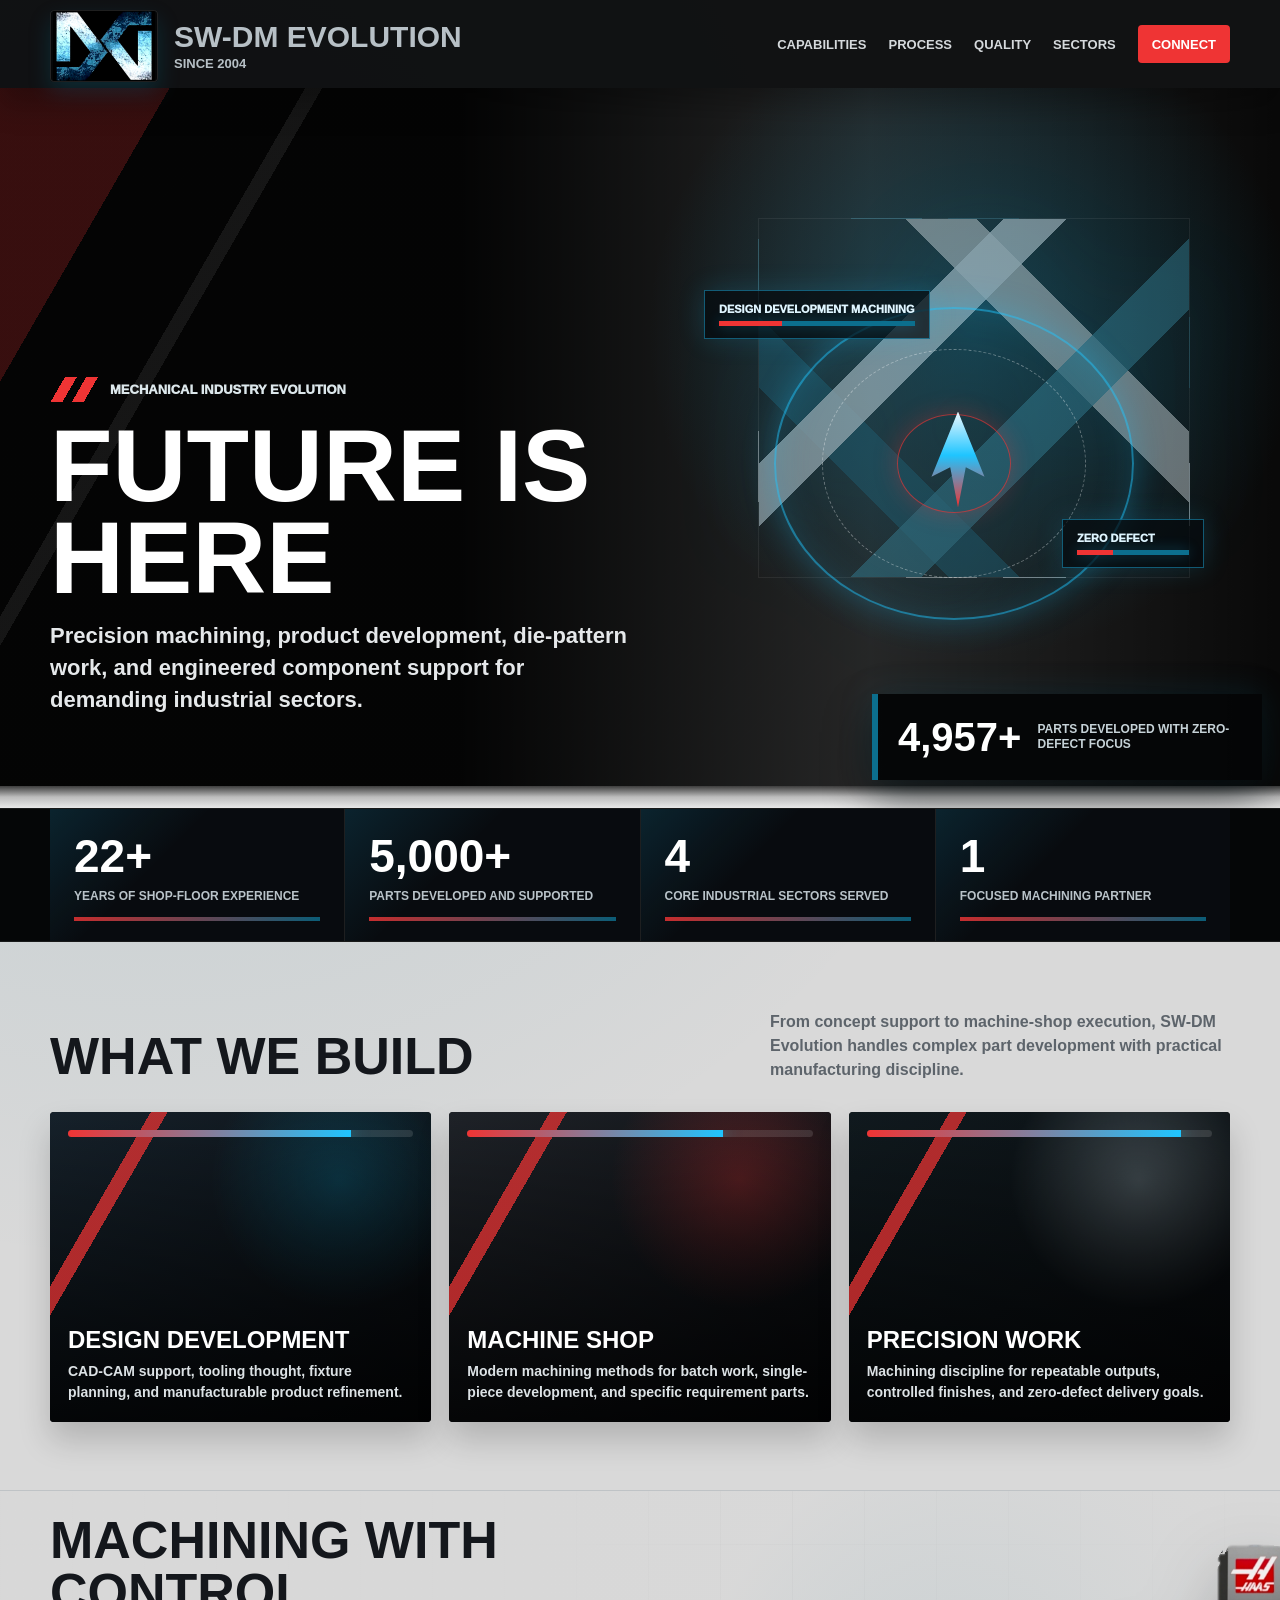
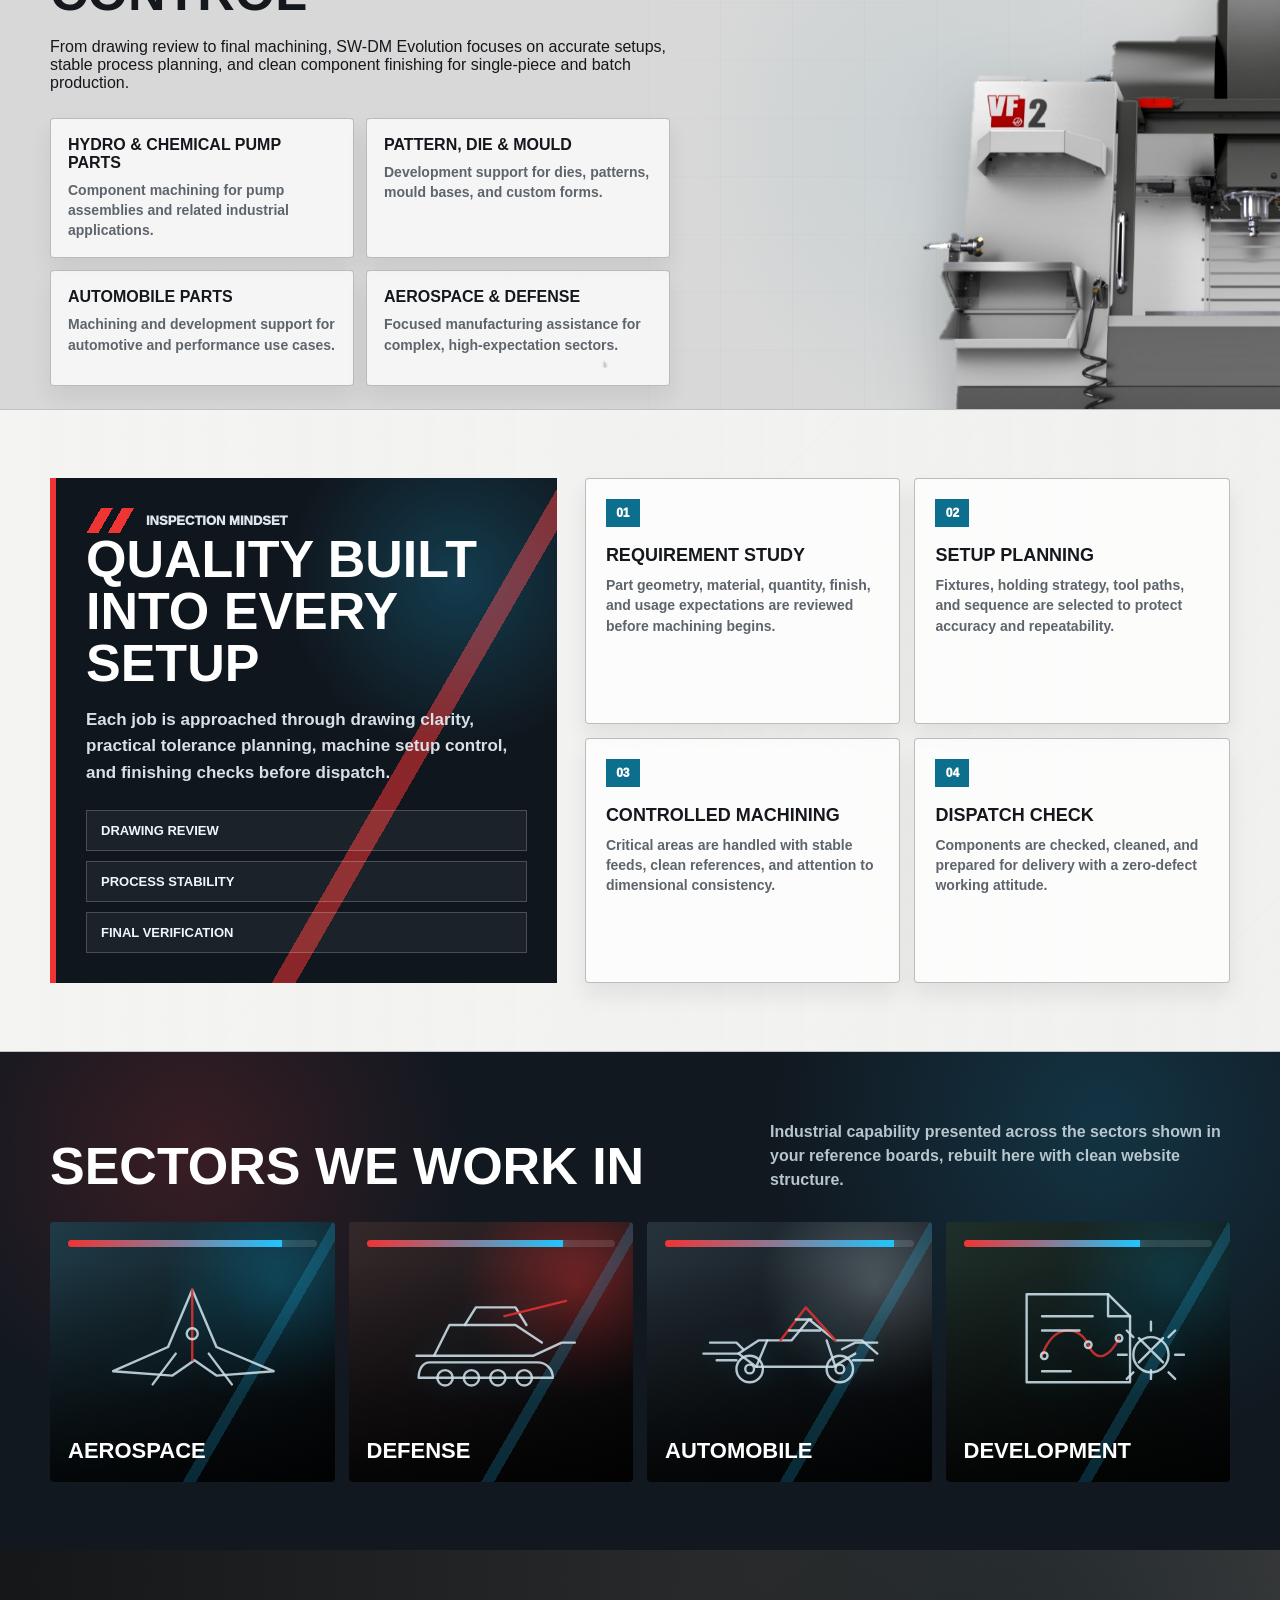
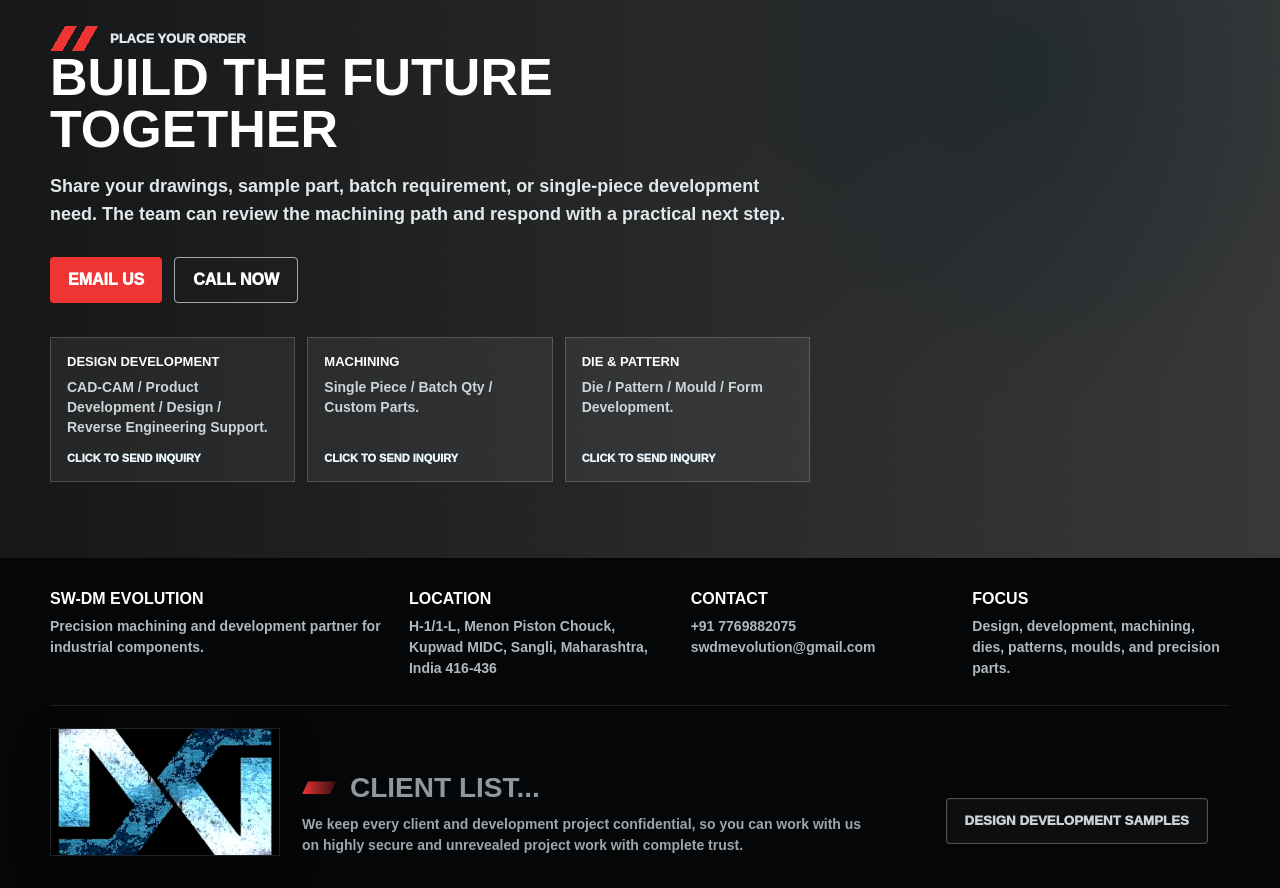
==== index.html @ dfea1d63 "Backup SW-DM Evolution website" ====
<!doctype html>
<html lang="en">
<head>
  <meta charset="utf-8">
  <meta name="viewport" content="width=device-width, initial-scale=1">
  <title>SW-DM Evolution</title>
  <style>
    :root {
      --black: #050607;
      --ink: #14171c;
      --muted: #5d646b;
      --paper: #d9d9d9;
      --panel: #f5f5f3;
      --blue: #0c6f8e;
      --red: #ef3434;
      --line: #bfc3c6;
      font-family: Inter, Arial, Helvetica, sans-serif;
      color: var(--ink);
      background: var(--paper);
    }

    * {
      box-sizing: border-box;
    }

    body {
      margin: 0;
      min-height: 100vh;
      background:
        radial-gradient(circle at 12% 8%, rgba(12, 111, 142, .14), transparent 24%),
        var(--paper);
      letter-spacing: 0;
    }

    a {
      color: inherit;
      text-decoration: none;
    }

    .site-header {
      position: sticky;
      top: 0;
      z-index: 20;
      background: rgba(5, 6, 7, .94);
      color: white;
      box-shadow: 0 16px 28px rgba(0, 0, 0, .26);
    }

    .nav {
      width: min(1180px, calc(100% - 36px));
      min-height: 88px;
      margin: 0 auto;
      display: flex;
      align-items: center;
      justify-content: space-between;
      gap: 24px;
    }

    .brand {
      display: flex;
      align-items: center;
      gap: 16px;
      min-width: 330px;
    }

    .logo {
      width: 108px;
      height: 72px;
      border-radius: 4px;
      background: #050607 url("assets/main-logo-hd.png") center / 94% auto no-repeat;
      box-shadow: inset 0 0 0 1px rgba(255, 255, 255, .12), 0 10px 22px rgba(0, 114, 152, .24);
      animation: logoPulse 2.9s ease-in-out infinite;
    }

    .brand strong {
      display: block;
      font-size: clamp(19px, 2.7vw, 30px);
      line-height: 1;
      text-transform: uppercase;
      letter-spacing: 0;
    }

    .brand span {
      display: block;
      margin-top: 4px;
      color: #b7c0c6;
      font-size: 13px;
      font-weight: 800;
      text-transform: uppercase;
    }

    .nav-links {
      display: flex;
      align-items: center;
      gap: 22px;
      color: #d5d9dc;
      font-size: 13px;
      font-weight: 900;
      text-transform: uppercase;
    }

    .quote {
      display: inline-flex;
      align-items: center;
      min-height: 38px;
      padding: 0 14px;
      border-radius: 4px;
      background: var(--red);
      color: white;
    }

    .quote:hover,
    .nav-links a:hover {
      color: white;
    }

    .hero {
      position: relative;
      min-height: min(720px, calc(100vh - 88px));
      display: grid;
      align-items: end;
      overflow: hidden;
      background:
        radial-gradient(circle at 76% 34%, rgba(12, 111, 142, .42), transparent 30%),
        linear-gradient(120deg, rgba(239, 52, 52, .22) 0 10%, transparent 10% 18%, rgba(255, 255, 255, .07) 18% 19%, transparent 19%),
        linear-gradient(90deg, rgba(0, 0, 0, .98) 0 36%, rgba(0, 0, 0, .82) 68%, rgba(0, 0, 0, .96)),
        repeating-linear-gradient(135deg, rgba(255, 255, 255, .05) 0 1px, transparent 1px 24px);
      color: white;
    }

    .hero > * {
      position: relative;
      z-index: 1;
    }

    .hero::after {
      content: "";
      position: absolute;
      inset: auto 0 0;
      height: 22px;
      background: linear-gradient(#3d3d3d, #bdbdbd, #e8e8e8);
    }

    .hero::before {
      content: "";
      position: absolute;
      right: min(7vw, 92px);
      top: 18%;
      width: min(38vw, 430px);
      aspect-ratio: 1.2;
      border: 1px solid rgba(255, 255, 255, .12);
      background:
        linear-gradient(135deg, transparent 0 31%, rgba(223, 245, 255, .82) 31% 39%, transparent 39% 57%, rgba(58, 145, 170, .72) 57% 66%, transparent 66%),
        linear-gradient(45deg, transparent 0 24%, rgba(30, 104, 128, .72) 24% 33%, transparent 33% 64%, rgba(236, 247, 251, .72) 64% 73%, transparent 73%);
      opacity: .55;
      filter: drop-shadow(0 26px 48px rgba(12, 111, 142, .26));
      animation: emblemFloat 4.8s ease-in-out infinite;
    }

    .game-graphic {
      position: absolute;
      right: min(6vw, 76px);
      top: 22%;
      width: min(41vw, 500px);
      aspect-ratio: 1.15;
      z-index: 1;
      pointer-events: none;
    }

    .target-ring {
      position: absolute;
      inset: 14%;
      border: 2px solid rgba(31, 197, 255, .52);
      border-radius: 50%;
      box-shadow:
        0 0 32px rgba(31, 197, 255, .26),
        inset 0 0 34px rgba(31, 197, 255, .16);
      animation: rotateRing 11s linear infinite;
    }

    .target-ring::before,
    .target-ring::after {
      content: "";
      position: absolute;
      inset: 13%;
      border-radius: 50%;
      border: 1px dashed rgba(255, 255, 255, .34);
    }

    .target-ring::after {
      inset: 34%;
      border-style: solid;
      border-color: rgba(239, 52, 52, .64);
      box-shadow: 0 0 24px rgba(239, 52, 52, .28);
    }

    .ship {
      position: absolute;
      left: 43%;
      top: 38%;
      width: 78px;
      height: 96px;
      clip-path: polygon(50% 0, 84% 68%, 60% 58%, 50% 100%, 40% 58%, 16% 68%);
      background: linear-gradient(180deg, #ecf8ff, #1fc5ff 45%, #ef3434 100%);
      filter: drop-shadow(0 0 20px rgba(31, 197, 255, .82));
      animation: shipHover 2.4s ease-in-out infinite;
    }

    .ship::after {
      content: "";
      position: absolute;
      left: 35%;
      right: 35%;
      bottom: -28px;
      height: 34px;
      background: linear-gradient(180deg, rgba(239, 52, 52, .92), transparent);
      filter: blur(3px);
      animation: thruster 450ms ease-in-out infinite alternate;
    }

    .hud-panel {
      position: absolute;
      min-width: 142px;
      border: 1px solid rgba(31, 197, 255, .42);
      background: rgba(5, 10, 14, .72);
      box-shadow: 0 0 28px rgba(31, 197, 255, .16);
      padding: 12px 14px;
      color: #dff5ff;
      font-size: 11px;
      font-weight: 950;
      text-transform: uppercase;
    }

    .hud-panel span {
      display: block;
      margin-top: 6px;
      height: 5px;
      background: linear-gradient(90deg, var(--red) 0 32%, var(--blue) 32% 100%);
      box-shadow: 0 0 14px rgba(31, 197, 255, .32);
    }

    .hud-a {
      left: 0;
      top: 10%;
      min-width: 218px;
      animation: panelBlink 2.2s ease-in-out infinite;
    }

    .hud-b {
      right: 0;
      bottom: 26%;
      animation: panelBlink 2.2s ease-in-out .8s infinite;
    }

    .hero-inner {
      position: relative;
      z-index: 2;
      width: min(1180px, calc(100% - 36px));
      margin: 0 auto;
      padding: 76px 0 92px;
      display: grid;
      grid-template-columns: minmax(280px, 610px) minmax(220px, 1fr);
      gap: 34px;
      align-items: end;
    }

    .eyebrow {
      display: flex;
      align-items: center;
      gap: 12px;
      color: #dce7eb;
      font-size: 13px;
      font-weight: 950;
      text-transform: uppercase;
    }

    .slashes {
      width: 48px;
      height: 25px;
      background:
        linear-gradient(120deg, transparent 0 24%, var(--red) 24% 43%, transparent 43% 58%, var(--red) 58% 77%, transparent 77%);
    }

    h1 {
      margin: 18px 0 16px;
      font-size: clamp(46px, 8vw, 104px);
      line-height: .9;
      text-transform: uppercase;
      letter-spacing: 0;
    }

    .hero p {
      max-width: 580px;
      margin: 0;
      color: #e5e8ea;
      font-size: clamp(16px, 2.3vw, 22px);
      line-height: 1.45;
      font-weight: 750;
    }

    .hero-card {
      position: absolute;
      right: calc((100vw - 100%) / -2 + 18px);
      bottom: 28px;
      width: min(42vw, 390px);
      min-height: 86px;
      display: grid;
      grid-template-columns: auto minmax(0, 1fr);
      align-items: center;
      gap: 16px;
      border-left: 6px solid var(--blue);
      background: rgba(5, 6, 7, .96);
      padding: 18px 20px;
      box-shadow: 0 22px 48px rgba(0, 0, 0, .48), 0 0 34px rgba(12, 111, 142, .18);
      overflow: hidden;
    }

    .hero-card::before {
      content: "";
      position: absolute;
      inset: 0;
      background: linear-gradient(90deg, transparent, rgba(31, 197, 255, .2), transparent);
      transform: translateX(-120%);
      animation: cardSweep 3s ease-in-out infinite;
    }

    .hero-card strong {
      position: relative;
      display: block;
      font-size: 40px;
      line-height: 1;
      font-variant-numeric: tabular-nums;
      white-space: nowrap;
    }

    .hero-card span {
      position: relative;
      display: block;
      color: #c6d2d7;
      font-weight: 900;
      font-size: 12px;
      line-height: 1.25;
      text-transform: uppercase;
    }

    .workflow-title {
      max-width: 330px;
      color: white;
      font-size: clamp(26px, 3vw, 40px) !important;
      line-height: 1.02 !important;
      text-transform: uppercase;
    }

    .stats-strip {
      background: var(--black);
      color: white;
      border-top: 1px solid rgba(255, 255, 255, .08);
      border-bottom: 1px solid rgba(255, 255, 255, .08);
    }

    .stats-grid {
      display: grid;
      grid-template-columns: repeat(4, minmax(0, 1fr));
      gap: 1px;
      background: rgba(255, 255, 255, .1);
    }

    .stat {
      min-height: 132px;
      padding: 24px;
      background:
        linear-gradient(135deg, rgba(31, 197, 255, .13), transparent 38%),
        #080b0f;
      position: relative;
      overflow: hidden;
    }

    .stat::after {
      content: "";
      position: absolute;
      left: 24px;
      right: 24px;
      bottom: 20px;
      height: 4px;
      background: linear-gradient(90deg, var(--red), var(--blue));
      opacity: .82;
    }

    .stat strong {
      display: block;
      font-size: clamp(30px, 4vw, 46px);
      line-height: 1;
      font-variant-numeric: tabular-nums;
    }

    .stat span {
      display: block;
      margin-top: 9px;
      color: #b9c3c9;
      font-size: 12px;
      font-weight: 900;
      line-height: 1.35;
      text-transform: uppercase;
    }

    .band {
      padding: 68px 0;
    }

    .wrap {
      width: min(1180px, calc(100% - 36px));
      margin: 0 auto;
    }

    .section-head {
      display: flex;
      align-items: end;
      justify-content: space-between;
      gap: 28px;
      margin-bottom: 30px;
    }

    h2 {
      margin: 0;
      font-size: clamp(28px, 5vw, 52px);
      line-height: 1;
      text-transform: uppercase;
      letter-spacing: 0;
    }

    .section-head p {
      width: min(460px, 100%);
      margin: 0;
      color: var(--muted);
      font-weight: 750;
      line-height: 1.5;
    }

    .capabilities {
      display: grid;
      grid-template-columns: repeat(3, minmax(0, 1fr));
      gap: 18px;
    }

    .capability {
      min-height: 310px;
      position: relative;
      overflow: hidden;
      border-radius: 4px;
      background: #111;
      box-shadow: 0 18px 32px rgba(0, 0, 0, .18);
      transition: transform .22s ease, box-shadow .22s ease;
    }

    .capability:hover {
      transform: translateY(-6px);
      box-shadow: 0 24px 46px rgba(0, 0, 0, .28), 0 0 34px rgba(12, 111, 142, .22);
    }

    .capability::before {
      content: "";
      position: absolute;
      inset: 0;
      background:
        linear-gradient(135deg, rgba(255, 255, 255, .1) 0 1px, transparent 1px 18px),
        radial-gradient(circle at 76% 22%, var(--glow, rgba(12, 111, 142, .44)), transparent 34%),
        linear-gradient(135deg, var(--base, #18232d), #07090c);
      animation: gridDrift 8s linear infinite;
    }

    .capability::after {
      content: "";
      position: absolute;
      inset: 0;
      background:
        linear-gradient(120deg, transparent 0 18%, rgba(239, 52, 52, .72) 18% 21%, transparent 21% 100%),
        linear-gradient(180deg, rgba(0, 0, 0, .05), rgba(0, 0, 0, .76));
      animation: redStrike 4.6s ease-in-out infinite;
    }

    .capability .meter,
    .sector .meter {
      position: absolute;
      left: 18px;
      right: 18px;
      top: 18px;
      height: 7px;
      z-index: 1;
      background: rgba(255, 255, 255, .12);
      overflow: hidden;
      border-radius: 999px;
    }

    .capability .meter::before,
    .sector .meter::before {
      content: "";
      display: block;
      width: var(--charge, 72%);
      height: 100%;
      background: linear-gradient(90deg, var(--red), #1fc5ff);
      box-shadow: 0 0 18px rgba(31, 197, 255, .6);
      animation: meterPulse 1.8s ease-in-out infinite;
    }

    .capability div {
      position: absolute;
      inset: auto 18px 20px;
      z-index: 1;
      color: white;
    }

    .capability h3 {
      margin: 0 0 9px;
      font-size: 24px;
      line-height: 1.08;
      text-transform: uppercase;
    }

    .capability p {
      margin: 0;
      color: #dce2e5;
      font-weight: 750;
      line-height: 1.45;
      font-size: 14px;
    }

    .machine-band {
      position: relative;
      overflow: hidden;
      background:
        linear-gradient(90deg, rgba(216, 216, 216, .98) 0 42%, rgba(216, 216, 216, .68) 60%, rgba(216, 216, 216, .95)),
        radial-gradient(circle at 78% 48%, rgba(12, 111, 142, .34), transparent 30%),
        repeating-linear-gradient(90deg, rgba(20, 23, 28, .08) 0 1px, transparent 1px 72px),
        repeating-linear-gradient(0deg, rgba(20, 23, 28, .06) 0 1px, transparent 1px 58px);
      min-height: 520px;
      display: grid;
      align-items: center;
      border-top: 1px solid var(--line);
      border-bottom: 1px solid var(--line);
    }

    .process {
      position: relative;
      z-index: 2;
      max-width: 620px;
    }

    .machine-photo {
      position: absolute;
      right: clamp(-86px, -4vw, -18px);
      top: 50%;
      width: min(58vw, 760px);
      min-width: 430px;
      transform: translateY(-50%);
      z-index: 1;
      pointer-events: none;
      margin: 0;
    }

    .machine-photo img {
      display: block;
      width: 100%;
      height: auto;
      filter: drop-shadow(0 28px 34px rgba(20, 23, 28, .26)) saturate(1.05) contrast(1.05);
    }

    .process h2 {
      margin-bottom: 20px;
    }

    .process-grid {
      display: grid;
      grid-template-columns: repeat(2, minmax(0, 1fr));
      gap: 12px;
      margin-top: 26px;
    }

    .process-item {
      background: rgba(255, 255, 255, .74);
      border: 1px solid rgba(160, 164, 168, .7);
      border-radius: 4px;
      padding: 17px;
      min-height: 116px;
      box-shadow: 0 12px 22px rgba(20, 23, 28, .08);
      transition: transform .22s ease, border-color .22s ease;
    }

    .process-item:hover {
      transform: translateX(6px);
      border-color: rgba(12, 111, 142, .55);
    }

    .process-item strong {
      display: block;
      margin-bottom: 8px;
      text-transform: uppercase;
      font-size: 16px;
    }

    .process-item span {
      color: var(--muted);
      line-height: 1.45;
      font-weight: 720;
      font-size: 14px;
    }

    .quality {
      position: relative;
      overflow: hidden;
      background:
        linear-gradient(90deg, rgba(245, 245, 243, .96), rgba(245, 245, 243, .84)),
        repeating-linear-gradient(135deg, rgba(20, 23, 28, .06) 0 1px, transparent 1px 26px);
      border-bottom: 1px solid var(--line);
    }

    .quality-layout {
      display: grid;
      grid-template-columns: minmax(260px, .88fr) minmax(320px, 1.12fr);
      gap: 28px;
      align-items: stretch;
    }

    .quality-panel {
      border-left: 6px solid var(--red);
      background: #10161d;
      color: white;
      padding: 30px;
      min-height: 360px;
      display: flex;
      flex-direction: column;
      justify-content: space-between;
      position: relative;
      overflow: hidden;
    }

    .quality-panel::before {
      content: "";
      position: absolute;
      inset: 0;
      background:
        radial-gradient(circle at 80% 20%, rgba(31, 197, 255, .22), transparent 30%),
        linear-gradient(120deg, transparent 0 64%, rgba(239, 52, 52, .55) 64% 67%, transparent 67%);
      pointer-events: none;
    }

    .quality-panel > * {
      position: relative;
      z-index: 1;
    }

    .quality-panel p {
      color: #d8e0e5;
      font-size: 17px;
      font-weight: 750;
      line-height: 1.55;
      margin: 18px 0 0;
    }

    .cert-line {
      display: grid;
      gap: 10px;
      margin-top: 24px;
    }

    .cert-line span {
      border: 1px solid rgba(255, 255, 255, .2);
      padding: 12px 14px;
      color: #eef7fb;
      font-size: 13px;
      font-weight: 900;
      text-transform: uppercase;
      background: rgba(255, 255, 255, .05);
    }

    .quality-steps {
      display: grid;
      grid-template-columns: repeat(2, minmax(0, 1fr));
      gap: 14px;
    }

    .quality-step {
      min-height: 172px;
      padding: 20px;
      border: 1px solid rgba(160, 164, 168, .7);
      background: rgba(255, 255, 255, .76);
      border-radius: 4px;
      box-shadow: 0 12px 22px rgba(20, 23, 28, .08);
      transition: transform .22s ease, border-color .22s ease;
    }

    .quality-step:hover {
      transform: translateY(-5px);
      border-color: rgba(239, 52, 52, .48);
    }

    .quality-step small {
      display: inline-flex;
      align-items: center;
      justify-content: center;
      width: 34px;
      height: 28px;
      margin-bottom: 18px;
      background: var(--blue);
      color: white;
      font-weight: 950;
      font-size: 12px;
    }

    .quality-step strong {
      display: block;
      text-transform: uppercase;
      font-size: 18px;
      margin-bottom: 9px;
    }

    .quality-step span {
      color: var(--muted);
      font-weight: 720;
      line-height: 1.45;
      font-size: 14px;
    }

    .sectors {
      background:
        radial-gradient(circle at 15% 20%, rgba(239, 52, 52, .18), transparent 24%),
        radial-gradient(circle at 86% 14%, rgba(31, 197, 255, .16), transparent 28%),
        #111820;
      color: white;
    }

    .sectors .section-head p {
      color: #b7c5cc;
    }

    .sector-grid {
      display: grid;
      grid-template-columns: repeat(4, minmax(0, 1fr));
      gap: 14px;
    }

    .sector {
      min-height: 260px;
      display: flex;
      align-items: end;
      padding: 18px;
      border-radius: 4px;
      overflow: hidden;
      position: relative;
      background: #26313b;
      transition: transform .22s ease, box-shadow .22s ease;
    }

    .sector:hover {
      transform: translateY(-5px) scale(1.01);
      box-shadow: 0 18px 36px rgba(0, 0, 0, .28), 0 0 28px rgba(31, 197, 255, .14);
    }

    .sector::before {
      content: "";
      position: absolute;
      inset: 0;
      background:
        linear-gradient(135deg, rgba(255, 255, 255, .12) 0 1px, transparent 1px 20px),
        radial-gradient(circle at 80% 24%, var(--glow, rgba(12, 111, 142, .48)), transparent 38%),
        linear-gradient(135deg, var(--base, #26313b), #07090c);
      animation: gridDrift 9s linear infinite;
    }

    .sector::after {
      content: "";
      position: absolute;
      inset: 0;
      background:
        linear-gradient(120deg, transparent 0 65%, rgba(31, 197, 255, .2) 65% 68%, transparent 68%),
        linear-gradient(180deg, transparent 15%, rgba(0, 0, 0, .82));
    }

    .sector strong {
      position: relative;
      z-index: 1;
      text-transform: uppercase;
      font-size: 22px;
    }

    .sector-drawing {
      position: absolute;
      left: 18px;
      right: 18px;
      top: 48px;
      z-index: 1;
      width: calc(100% - 36px);
      height: 132px;
      color: rgba(225, 246, 255, .88);
      opacity: .9;
      filter: drop-shadow(0 0 14px rgba(31, 197, 255, .24));
    }

    .sector-drawing path,
    .sector-drawing circle,
    .sector-drawing rect,
    .sector-drawing line,
    .sector-drawing polyline,
    .sector-drawing polygon {
      fill: none;
      stroke: currentColor;
      stroke-width: 2.4;
      stroke-linecap: round;
      stroke-linejoin: round;
      vector-effect: non-scaling-stroke;
    }

    .sector-drawing .accent {
      color: rgba(239, 52, 52, .9);
      stroke: currentColor;
    }

    .cta {
      position: relative;
      overflow: hidden;
      background:
        linear-gradient(90deg, rgba(5, 6, 7, .92), rgba(5, 6, 7, .76)),
        radial-gradient(circle at 80% 20%, rgba(12, 111, 142, .34), transparent 30%),
        repeating-linear-gradient(135deg, rgba(255, 255, 255, .07) 0 1px, transparent 1px 22px);
      color: white;
      padding: 76px 0;
    }

    .cta::after {
      content: "";
      position: absolute;
      inset: 0;
      background: linear-gradient(90deg, transparent, rgba(31, 197, 255, .15), transparent);
      transform: translateX(-100%);
      animation: cardSweep 5.2s ease-in-out infinite;
      pointer-events: none;
    }

    .cta-box {
      position: relative;
      z-index: 1;
      max-width: 760px;
    }

    .cta h2 {
      margin-bottom: 18px;
    }

    .cta p {
      margin: 0 0 28px;
      color: #e3e8eb;
      font-size: 18px;
      line-height: 1.55;
      font-weight: 750;
    }

    .actions {
      display: flex;
      flex-wrap: wrap;
      gap: 12px;
    }

    .contact-highlights {
      display: grid;
      grid-template-columns: repeat(3, minmax(0, 1fr));
      gap: 12px;
      margin-top: 34px;
      max-width: 940px;
    }

    .contact-tile {
      position: relative;
      overflow: hidden;
      border: 1px solid rgba(255, 255, 255, .18);
      background: rgba(255, 255, 255, .06);
      padding: 16px;
      min-height: 104px;
      display: flex;
      flex-direction: column;
      transition: transform .18s ease, border-color .18s ease, box-shadow .18s ease;
      cursor: pointer;
    }

    .contact-tile:hover,
    .contact-tile:focus-visible {
      transform: translateY(-3px);
      border-color: rgba(31, 197, 255, .42);
      box-shadow: 0 16px 28px rgba(0, 0, 0, .18), 0 0 22px rgba(31, 197, 255, .12);
    }

    .contact-tile:active {
      transform: translateY(-1px);
      border-color: rgba(31, 197, 255, .68);
      box-shadow:
        0 12px 22px rgba(0, 0, 0, .2),
        0 0 30px rgba(31, 197, 255, .28),
        inset 0 0 18px rgba(31, 197, 255, .12);
    }

    .contact-tile strong {
      position: relative;
      z-index: 1;
      display: block;
      margin-bottom: 8px;
      color: white;
      text-transform: uppercase;
      font-size: 13px;
    }

    .contact-tile span {
      position: relative;
      z-index: 1;
      display: block;
      color: #cbd5da;
      font-weight: 750;
      line-height: 1.45;
      font-size: 14px;
      flex: 1;
    }

    .contact-tile small {
      position: relative;
      z-index: 1;
      display: block;
      margin-top: auto;
      padding-top: 14px;
      color: #eaf8ff;
      font-size: 11px;
      font-weight: 950;
      line-height: 1.2;
      text-transform: uppercase;
    }

    .button {
      min-height: 46px;
      display: inline-flex;
      align-items: center;
      justify-content: center;
      padding: 0 18px;
      border-radius: 4px;
      font-weight: 950;
      text-transform: uppercase;
      transition: transform .18s ease, box-shadow .18s ease;
    }

    .button:hover {
      transform: translateY(-2px);
      box-shadow: 0 12px 24px rgba(0, 0, 0, .22);
    }

    .primary {
      background: var(--red);
      color: white;
    }

    .secondary {
      border: 1px solid rgba(255, 255, 255, .62);
      color: white;
    }

    .footer-gallery-access {
      margin-top: 26px;
      padding-top: 22px;
      border-top: 1px solid rgba(255, 255, 255, .1);
      display: grid;
      grid-template-columns: auto minmax(0, 1fr) auto;
      align-items: end;
      gap: 22px;
    }

    .footer-client-logo {
      width: clamp(138px, 18vw, 230px);
      height: clamp(82px, 10vw, 132px);
      object-fit: cover;
      object-position: center;
      border: 1px solid rgba(255, 255, 255, .12);
      background: #020304;
      box-shadow: inset 0 0 0 1px rgba(255, 255, 255, .08), 0 14px 30px rgba(0, 0, 0, .36);
    }

    .footer-client-copy strong {
      display: flex;
      align-items: center;
      gap: 14px;
      margin-bottom: 10px;
      color: #8f989e;
      font-size: clamp(18px, 2.2vw, 28px);
    }

    .footer-client-copy strong::before {
      content: "";
      width: 34px;
      height: 13px;
      background: linear-gradient(90deg, var(--red), rgba(239, 52, 52, .2));
      clip-path: polygon(18% 0, 100% 0, 82% 100%, 0 100%);
      box-shadow: 0 0 18px rgba(239, 52, 52, .2);
      flex: 0 0 auto;
    }

    .footer-client-copy p {
      max-width: 580px;
      color: #9da6ac;
      font-size: 14px;
    }

    .gallery-open {
      position: relative;
      overflow: hidden;
      min-width: 210px;
      border-color: rgba(255, 255, 255, .28);
      background: rgba(255, 255, 255, .035);
      color: rgba(232, 238, 242, .88);
      box-shadow: inset 0 0 0 1px rgba(255, 255, 255, .04);
      backdrop-filter: blur(4px);
      justify-self: end;
      align-self: end;
      margin: 0 22px 12px 0;
    }

    .gallery-open::before {
      content: "";
      position: absolute;
      inset: 0;
      background: linear-gradient(90deg, transparent, rgba(255, 255, 255, .14), transparent);
      transform: translateX(-120%);
      transition: transform .45s ease;
      pointer-events: none;
    }

    .gallery-open span {
      position: relative;
      z-index: 1;
    }

    .gallery-open:hover,
    .gallery-open:focus-visible {
      border-color: rgba(31, 197, 255, .5);
      background: rgba(255, 255, 255, .06);
      box-shadow: 0 12px 24px rgba(0, 0, 0, .18), 0 0 18px rgba(31, 197, 255, .1);
    }

    .gallery-open:hover::before,
    .gallery-open:focus-visible::before {
      transform: translateX(120%);
    }

    .sample-gallery-modal {
      position: fixed;
      inset: 0;
      z-index: 80;
      display: grid;
      place-items: center;
      padding: 24px;
    }

    .sample-gallery-modal[hidden] {
      display: none;
    }

    .sample-gallery-backdrop {
      position: absolute;
      inset: 0;
      background:
        radial-gradient(circle at 20% 20%, rgba(31, 197, 255, .12), transparent 32%),
        radial-gradient(circle at 80% 10%, rgba(200, 21, 32, .14), transparent 34%),
        rgba(0, 0, 0, .84);
      backdrop-filter: blur(8px);
    }

    .sample-gallery-panel {
      position: relative;
      width: min(1040px, 100%);
      max-height: min(82vh, 820px);
      overflow: auto;
      border: 1px solid rgba(255, 255, 255, .16);
      background:
        linear-gradient(145deg, rgba(18, 21, 23, .98), rgba(6, 7, 9, .98)),
        var(--black);
      box-shadow: 0 28px 80px rgba(0, 0, 0, .56), 0 0 36px rgba(31, 197, 255, .1);
      padding: clamp(24px, 4vw, 42px);
    }

    .gallery-close {
      position: absolute;
      top: 14px;
      right: 14px;
      z-index: 2;
      width: 38px;
      height: 38px;
      border: 1px solid rgba(255, 255, 255, .22);
      background: rgba(255, 255, 255, .06);
      color: white;
      font-size: 24px;
      line-height: 1;
      cursor: pointer;
      transition: border-color .18s ease, box-shadow .18s ease, transform .18s ease;
    }

    .gallery-close:hover,
    .gallery-close:focus-visible {
      border-color: rgba(31, 197, 255, .65);
      box-shadow: 0 0 20px rgba(31, 197, 255, .16);
      transform: translateY(-1px);
    }

    .gallery-head {
      position: relative;
      z-index: 1;
      margin-bottom: 22px;
      padding-right: 48px;
    }

    .sample-gallery-grid {
      display: grid;
      grid-template-columns: repeat(3, minmax(0, 1fr));
      gap: 14px;
      position: relative;
      z-index: 1;
    }

    .gallery-slot {
      min-height: 0;
      aspect-ratio: 16 / 9;
      border: 1px dashed rgba(255, 255, 255, .18);
      background:
        linear-gradient(135deg, rgba(255, 255, 255, .08), transparent 38%),
        rgba(255, 255, 255, .035);
      display: flex;
      align-items: center;
      justify-content: center;
      padding: 8px;
      color: #d5dde2;
      font-size: 12px;
      font-weight: 950;
      letter-spacing: .08em;
      text-align: center;
      text-transform: uppercase;
    }

    .gallery-slot.has-image {
      aspect-ratio: auto;
      display: block;
      padding: 0;
      border: 0;
      background: transparent;
      letter-spacing: 0;
      transition: transform .22s ease;
    }

    .gallery-slot.has-image:hover {
      transform: translateY(-3px);
    }

    .gallery-zoom {
      position: relative;
      width: 100%;
      aspect-ratio: 16 / 9;
      display: block;
      padding: 0;
      overflow: hidden;
      border: 1px solid rgba(255, 255, 255, .18);
      background:
        linear-gradient(145deg, rgba(255, 255, 255, .08), rgba(255, 255, 255, .025)),
        rgba(255, 255, 255, .04);
      box-shadow: 0 14px 28px rgba(0, 0, 0, .22);
      cursor: zoom-in;
      transition: border-color .22s ease, box-shadow .22s ease, transform .22s ease;
    }

    .gallery-zoom img {
      display: block;
      width: 100%;
      height: 100%;
      object-fit: cover;
      object-position: center;
      background: #e8e8e8;
      transition: transform .22s ease, filter .22s ease;
    }

    .gallery-slot.portrait-slot .gallery-zoom {
      width: min(68%, 180px);
      aspect-ratio: 1 / 2;
      margin: 0 auto;
      border-color: rgba(255, 255, 255, .22);
    }

    .gallery-slot.portrait-slot .gallery-zoom img {
      object-fit: cover;
      object-position: center;
    }

    .gallery-zoom:hover img,
    .gallery-zoom:focus-visible img {
      transform: scale(1.025);
      filter: contrast(1.04) saturate(1.04);
    }

    .gallery-zoom:hover,
    .gallery-zoom:focus-visible {
      border-color: rgba(31, 197, 255, .48);
      box-shadow: 0 18px 34px rgba(0, 0, 0, .34), 0 0 22px rgba(31, 197, 255, .13);
    }

    .gallery-slot.has-image figcaption {
      margin-top: 7px;
      color: rgba(207, 216, 221, .62);
      font-size: 9px;
      font-weight: 900;
      line-height: 1.25;
      letter-spacing: .02em;
      text-align: center;
      text-transform: uppercase;
    }

    .image-zoom-modal {
      position: fixed;
      inset: 0;
      z-index: 120;
      display: grid;
      place-items: center;
      padding: 22px;
    }

    .image-zoom-modal[hidden] {
      display: none;
    }

    .image-zoom-backdrop {
      position: absolute;
      inset: 0;
      background: rgba(0, 0, 0, .86);
      backdrop-filter: blur(8px);
    }

    .image-zoom-panel {
      position: relative;
      z-index: 1;
      width: min(1280px, 96vw);
    }

    .image-zoom-panel img {
      display: block;
      width: 100%;
      max-height: 86vh;
      object-fit: contain;
      background: #ededed;
      box-shadow: 0 14px 28px rgba(0, 0, 0, .28);
    }

    .image-zoom-close {
      position: absolute;
      top: -14px;
      right: -14px;
      width: 38px;
      height: 38px;
      border: 1px solid rgba(255, 255, 255, .24);
      background: rgba(5, 6, 7, .92);
      color: white;
      font-size: 24px;
      line-height: 1;
      cursor: pointer;
    }

    body.modal-open {
      overflow: hidden;
    }

    footer {
      background: var(--black);
      color: #d9e0e4;
      padding: 32px 0;
    }

    .footer-grid {
      display: grid;
      grid-template-columns: 1.3fr repeat(3, minmax(150px, 1fr));
      gap: 24px;
      align-items: start;
    }

    footer strong {
      display: block;
      color: white;
      text-transform: uppercase;
      margin-bottom: 8px;
    }

    footer p {
      margin: 0;
      color: #aeb8be;
      line-height: 1.5;
      font-weight: 700;
      font-size: 14px;
    }

    .reveal {
      opacity: 0;
      transform: translateY(18px);
      transition: opacity .55s ease, transform .55s ease;
    }

    .reveal.is-visible {
      opacity: 1;
      transform: translateY(0);
    }

    @keyframes logoPulse {
      0%, 100% { filter: brightness(1); }
      50% { filter: brightness(1.35); }
    }

    @keyframes emblemFloat {
      0%, 100% { transform: translateY(0) rotate(0deg); }
      50% { transform: translateY(-14px) rotate(1.5deg); }
    }

    @keyframes rotateRing {
      to { transform: rotate(360deg); }
    }

    @keyframes shipHover {
      0%, 100% { transform: translateY(0) rotate(-2deg); }
      50% { transform: translateY(-16px) rotate(2deg); }
    }

    @keyframes thruster {
      from { opacity: .52; transform: scaleY(.68); }
      to { opacity: 1; transform: scaleY(1.08); }
    }

    @keyframes panelBlink {
      0%, 100% { opacity: .72; transform: translateY(0); }
      50% { opacity: 1; transform: translateY(-5px); }
    }

    @keyframes cardSweep {
      0%, 38% { transform: translateX(-120%); }
      70%, 100% { transform: translateX(120%); }
    }

    @keyframes gridDrift {
      from { background-position: 0 0, 0 0, 0 0; }
      to { background-position: 72px 72px, 0 0, 0 0; }
    }

    @keyframes redStrike {
      0%, 100% { opacity: .76; transform: translateX(-2%); }
      50% { opacity: 1; transform: translateX(4%); }
    }

    @keyframes meterPulse {
      0%, 100% { filter: brightness(.9); }
      50% { filter: brightness(1.5); }
    }

    @media (prefers-reduced-motion: reduce) {
      *,
      *::before,
      *::after {
        animation-duration: .001ms !important;
        animation-iteration-count: 1 !important;
        scroll-behavior: auto !important;
        transition-duration: .001ms !important;
      }
    }

    @media (max-width: 920px) {
      .nav {
        align-items: flex-start;
        flex-direction: column;
        padding: 16px 0;
      }

      .nav-links {
        width: 100%;
        overflow-x: auto;
        padding-bottom: 2px;
      }

      .hero-inner {
        grid-template-columns: 1fr;
      }

      .hero-card {
        position: relative;
        right: auto;
        bottom: auto;
        width: min(100%, 420px);
        justify-self: start;
        margin-top: 10px;
      }

      .game-graphic {
        opacity: .34;
        right: 4vw;
        top: 18%;
        width: min(62vw, 460px);
      }

      .capabilities,
      .stats-grid,
      .sector-grid,
      .contact-highlights,
      .footer-grid {
        grid-template-columns: repeat(2, minmax(0, 1fr));
      }

      .quality-layout {
        grid-template-columns: 1fr;
      }

      .section-head {
        align-items: start;
        flex-direction: column;
      }

      .sample-gallery-grid {
        grid-template-columns: repeat(2, minmax(0, 1fr));
      }
    }

    @media (max-width: 620px) {
      .brand {
        min-width: 0;
        gap: 12px;
      }

      .logo {
        width: 88px;
        height: 60px;
        flex: 0 0 auto;
      }

      .brand strong {
        font-size: clamp(18px, 6vw, 25px);
      }

      .brand span {
        font-size: 11px;
      }

      .nav-links {
        gap: 16px;
        font-size: 12px;
      }

      .hero {
        min-height: auto;
        align-items: start;
      }

      .hero-inner {
        display: flex;
        flex-direction: column;
        align-items: flex-start;
        gap: 26px;
        padding: 54px 0 76px;
      }

      .hero-card {
        width: min(100%, 320px);
        min-height: auto;
        display: block;
        margin-top: 0;
        padding: 18px 20px;
        align-self: flex-start;
      }

      .hero-card strong {
        font-size: 34px;
      }

      .hero-card span {
        font-size: 12px;
        line-height: 1.28;
      }

      .capabilities,
      .stats-grid,
      .sector-grid,
      .process-grid,
      .quality-steps,
      .contact-highlights,
      .footer-grid {
        grid-template-columns: 1fr;
      }

      .band,
      .cta {
        padding: 48px 0;
      }

      .machine-band {
        min-height: auto;
        padding: 52px 0;
      }

      .game-graphic {
        display: none;
      }

      .hero::before {
        width: 74vw;
        right: -12vw;
        top: 15%;
      }

      .machine-photo {
        opacity: .24;
      }

      .footer-gallery-access {
        grid-template-columns: 1fr;
        justify-items: start;
      }

      .gallery-open {
        width: 100%;
        margin: 0;
        justify-self: stretch;
      }

      .sample-gallery-modal {
        padding: 14px;
      }

      .sample-gallery-grid {
        grid-template-columns: 1fr;
      }

      .sample-gallery-panel {
        max-height: 86vh;
        padding: 24px;
      }
    }

  </style>
</head>
<body>
  <header class="site-header">
    <nav class="nav" aria-label="Primary navigation">
      <a class="brand" href="#top" aria-label="SW-DM Evolution home">
        <span class="logo" aria-hidden="true"></span>
        <span>
          <strong>SW-DM Evolution</strong>
          <span>Since 2004</span>
        </span>
      </a>
      <div class="nav-links">
        <a href="#capabilities">Capabilities</a>
        <a href="#process">Process</a>
        <a href="#quality">Quality</a>
        <a href="#sectors">Sectors</a>
        <a class="quote" href="#contact">Connect</a>
      </div>
    </nav>
  </header>

  <main id="top">
    <section class="hero" aria-label="SW-DM Evolution overview">
      <div class="game-graphic" aria-hidden="true">
        <div class="target-ring"></div>
        <div class="ship"></div>
        <div class="hud-panel hud-a">Design Development Machining<span></span></div>
        <div class="hud-panel hud-b">Zero Defect<span></span></div>
      </div>
      <div class="hero-inner">
        <div>
          <div class="eyebrow"><span class="slashes" aria-hidden="true"></span> Mechanical Industry Evolution</div>
          <h1>Future Is Here</h1>
          <p>Precision machining, product development, die-pattern work, and engineered component support for demanding industrial sectors.</p>
        </div>
        <div class="hero-card">
          <strong id="partsCounter" data-target="5000">0+</strong>
          <span>Parts developed with zero-defect focus</span>
        </div>
      </div>
    </section>

    <section class="stats-strip" aria-label="Company highlights">
      <div class="wrap stats-grid">
        <div class="stat reveal">
          <strong id="experienceYears" data-start-year="2004">22+</strong>
          <span>Years of shop-floor experience</span>
        </div>
        <div class="stat reveal">
          <strong>5,000+</strong>
          <span>Parts developed and supported</span>
        </div>
        <div class="stat reveal">
          <strong>4</strong>
          <span>Core industrial sectors served</span>
        </div>
        <div class="stat reveal">
          <strong>1</strong>
          <span>Focused machining partner</span>
        </div>
      </div>
    </section>

    <section class="band" id="capabilities">
      <div class="wrap">
        <div class="section-head">
          <h2>What We Build</h2>
          <p>From concept support to machine-shop execution, SW-DM Evolution handles complex part development with practical manufacturing discipline.</p>
        </div>
        <div class="capabilities">
          <article class="capability" style="--base:#17232d; --glow:rgba(12, 111, 142, .42);">
            <span class="meter" style="--charge:82%;" aria-hidden="true"></span>
            <div>
              <h3>Design Development</h3>
              <p>CAD-CAM support, tooling thought, fixture planning, and manufacturable product refinement.</p>
            </div>
          </article>
          <article class="capability" style="--base:#20242a; --glow:rgba(239, 52, 52, .32);">
            <span class="meter" style="--charge:74%;" aria-hidden="true"></span>
            <div>
              <h3>Machine Shop</h3>
              <p>Modern machining methods for batch work, single-piece development, and specific requirement parts.</p>
            </div>
          </article>
          <article class="capability" style="--base:#111b20; --glow:rgba(223, 245, 255, .26);">
            <span class="meter" style="--charge:91%;" aria-hidden="true"></span>
            <div>
              <h3>Precision Work</h3>
              <p>Machining discipline for repeatable outputs, controlled finishes, and zero-defect delivery goals.</p>
            </div>
          </article>
        </div>
      </div>
    </section>

    <section class="machine-band" id="process">
      <figure class="machine-photo">
        <img src="assets/haas-machine.png" alt="HAAS VMC machining center">
      </figure>
      <div class="wrap">
        <div class="process">
          <h2>Machining With Control</h2>
          <p>From drawing review to final machining, SW-DM Evolution focuses on accurate setups, stable process planning, and clean component finishing for single-piece and batch production.</p>
          <div class="process-grid">
            <div class="process-item">
              <strong>Hydro & Chemical Pump Parts</strong>
              <span>Component machining for pump assemblies and related industrial applications.</span>
            </div>
            <div class="process-item">
              <strong>Pattern, Die & Mould</strong>
              <span>Development support for dies, patterns, mould bases, and custom forms.</span>
            </div>
            <div class="process-item">
              <strong>Automobile Parts</strong>
              <span>Machining and development support for automotive and performance use cases.</span>
            </div>
            <div class="process-item">
              <strong>Aerospace & Defense</strong>
              <span>Focused manufacturing assistance for complex, high-expectation sectors.</span>
            </div>
          </div>
        </div>
      </div>
    </section>

    <section class="band quality" id="quality">
      <div class="wrap quality-layout">
        <div class="quality-panel reveal">
          <div>
            <div class="eyebrow"><span class="slashes" aria-hidden="true"></span> Inspection Mindset</div>
            <h2>Quality Built Into Every Setup</h2>
            <p>Each job is approached through drawing clarity, practical tolerance planning, machine setup control, and finishing checks before dispatch.</p>
          </div>
          <div class="cert-line" aria-label="Quality focus areas">
            <span>Drawing Review</span>
            <span>Process Stability</span>
            <span>Final Verification</span>
          </div>
        </div>
        <div class="quality-steps">
          <article class="quality-step reveal">
            <small>01</small>
            <strong>Requirement Study</strong>
            <span>Part geometry, material, quantity, finish, and usage expectations are reviewed before machining begins.</span>
          </article>
          <article class="quality-step reveal">
            <small>02</small>
            <strong>Setup Planning</strong>
            <span>Fixtures, holding strategy, tool paths, and sequence are selected to protect accuracy and repeatability.</span>
          </article>
          <article class="quality-step reveal">
            <small>03</small>
            <strong>Controlled Machining</strong>
            <span>Critical areas are handled with stable feeds, clean references, and attention to dimensional consistency.</span>
          </article>
          <article class="quality-step reveal">
            <small>04</small>
            <strong>Dispatch Check</strong>
            <span>Components are checked, cleaned, and prepared for delivery with a zero-defect working attitude.</span>
          </article>
        </div>
      </div>
    </section>

    <section class="band sectors" id="sectors">
      <div class="wrap">
        <div class="section-head">
          <h2>Sectors We Work In</h2>
          <p>Industrial capability presented across the sectors shown in your reference boards, rebuilt here with clean website structure.</p>
        </div>
        <div class="sector-grid">
          <article class="sector sector-aero" style="--base:#1f3b47; --glow:rgba(12, 111, 142, .52); --charge:86%;">
            <span class="meter" aria-hidden="true"></span>
            <svg class="sector-drawing" viewBox="0 0 180 120" aria-hidden="true">
              <path d="M90 18 L112 70 L164 92 L112 96 L92 82 L72 96 L18 92 L68 70 Z"></path>
              <path class="accent" d="M90 18 L90 82"></path>
              <path d="M75 76 L54 104 M105 76 L126 104"></path>
              <circle cx="90" cy="58" r="5"></circle>
            </svg>
            <strong>Aerospace</strong>
          </article>
          <article class="sector sector-defense" style="--base:#34282a; --glow:rgba(239, 52, 52, .42); --charge:79%;">
            <span class="meter" aria-hidden="true"></span>
            <svg class="sector-drawing" viewBox="0 0 180 120" aria-hidden="true">
              <path d="M22 78 H128 L154 66 H166"></path>
              <path d="M38 78 L52 50 H112 L136 66"></path>
              <path d="M66 50 L76 34 H112 L122 50"></path>
              <path class="accent" d="M102 42 L158 28"></path>
              <path d="M34 84 H132 C140 84 146 90 146 98 H24 C24 90 28 84 34 84 Z"></path>
              <circle cx="48" cy="98" r="7"></circle>
              <circle cx="72" cy="98" r="7"></circle>
              <circle cx="96" cy="98" r="7"></circle>
              <circle cx="120" cy="98" r="7"></circle>
            </svg>
            <strong>Defense</strong>
          </article>
          <article class="sector sector-auto" style="--base:#27333c; --glow:rgba(223, 245, 255, .28); --charge:92%;">
            <span class="meter" aria-hidden="true"></span>
            <svg class="sector-drawing" viewBox="0 0 180 120" aria-hidden="true">
              <path d="M12 76 H44 L62 64 H92 L108 45 L132 64 H156 L170 76"></path>
              <path d="M44 76 L60 88 H130 L150 76"></path>
              <path class="accent" d="M82 64 L105 34 L132 64"></path>
              <path d="M18 66 H42 L48 72 M138 72 L150 66 H170"></path>
              <path d="M70 64 L60 88 M124 64 L132 88"></path>
              <path d="M90 55 H118 M96 45 H110"></path>
              <path d="M24 82 H42 M148 82 H166"></path>
              <circle cx="54" cy="90" r="12"></circle>
              <circle cx="136" cy="90" r="12"></circle>
              <circle cx="54" cy="90" r="4"></circle>
              <circle cx="136" cy="90" r="4"></circle>
            </svg>
            <strong>Automobile</strong>
          </article>
          <article class="sector sector-dev" style="--base:#1f2f29; --glow:rgba(12, 111, 142, .38); --charge:71%;">
            <span class="meter" aria-hidden="true"></span>
            <svg class="sector-drawing" viewBox="0 0 180 120" aria-hidden="true">
              <path d="M34 22 H108 L128 42 V102 H34 Z"></path>
              <path d="M108 22 V42 H128"></path>
              <path class="accent" d="M48 78 C58 48 82 50 90 68 C98 86 110 78 118 62"></path>
              <path d="M48 42 H94 M48 55 H82 M48 92 H74"></path>
              <circle cx="50" cy="78" r="3"></circle>
              <circle cx="90" cy="68" r="3"></circle>
              <circle cx="118" cy="62" r="3"></circle>
              <path d="M136 62 L158 84 M158 62 L136 84"></path>
              <path d="M147 55 V47 M147 99 V91 M125 77 H117 M177 77 H169 M131 61 L125 55 M163 93 L169 99 M163 61 L169 55 M131 93 L125 99"></path>
              <circle cx="147" cy="77" r="16"></circle>
            </svg>
            <strong>Development</strong>
          </article>
        </div>
      </div>
    </section>

    <section class="cta" id="contact">
      <div class="wrap">
        <div class="cta-box">
          <div class="eyebrow"><span class="slashes" aria-hidden="true"></span> Place Your Order</div>
          <h2>Build The Future Together</h2>
          <p>Share your drawings, sample part, batch requirement, or single-piece development need. The team can review the machining path and respond with a practical next step.</p>
          <div class="actions">
            <a class="button primary" href="mailto:swdmevolution@gmail.com">Email Us</a>
            <a class="button secondary call-now" href="tel:+917769882075" data-call-number="+917769882075" aria-label="Call SW-DM Evolution at +91 7769882075">Call Now</a>
          </div>
          <div class="contact-highlights">
            <a class="contact-tile reveal" href="https://mail.google.com/mail/?view=cm&amp;fs=1&amp;to=swdmevolution@gmail.com&amp;su=Inquiry%20%E2%80%93%20Design%20Development&amp;body=Hello%20SW-DM%20EVOLUTION%20Team%2C%0D%0A%0D%0AI%20would%20like%20to%20inquire%20about%20Design%20Development%20services.%0D%0A%0D%0ACompany%3A%0D%0AContact%20Person%3A%0D%0APhone%3A%0D%0ARequirement%3A%0D%0A%0D%0ARegards%2C" target="_blank" rel="noopener">
              <strong>Design Development</strong>
              <span>CAD-CAM / Product Development / Design / Reverse Engineering Support.</span>
              <small>Click to Send Inquiry</small>
            </a>
            <a class="contact-tile reveal" href="https://mail.google.com/mail/?view=cm&amp;fs=1&amp;to=swdmevolution@gmail.com&amp;su=Inquiry%20%E2%80%93%20CNC%20Machining&amp;body=Hello%20SW-DM%20EVOLUTION%20Team%2C%0D%0A%0D%0AI%20would%20like%20to%20inquire%20about%20CNC%20Machining%20services.%0D%0A%0D%0AMaterial%3A%0D%0AQuantity%3A%0D%0ADrawing%20Available%3A%20Yes%2FNo%0D%0ARequired%20Delivery%3A%0D%0AAdditional%20Details%3A%0D%0A%0D%0ARegards%2C" target="_blank" rel="noopener">
              <strong>Machining</strong>
              <span>Single Piece / Batch Qty / Custom Parts.</span>
              <small>Click to Send Inquiry</small>
            </a>
            <a class="contact-tile reveal" href="https://mail.google.com/mail/?view=cm&amp;fs=1&amp;to=swdmevolution@gmail.com&amp;su=Inquiry%20%E2%80%93%20Die%20%26%20Pattern%20Development&amp;body=Hello%20SW-DM%20EVOLUTION%20Team%2C%0D%0A%0D%0AI%20would%20like%20to%20inquire%20about%20Die%20%26%20Pattern%20Development%20services.%0D%0A%0D%0AProject%20Details%3A%0D%0AMaterial%3A%0D%0AQuantity%3A%0D%0ATimeline%3A%0D%0A%0D%0ARegards%2C" target="_blank" rel="noopener">
              <strong>Die &amp; Pattern</strong>
              <span>Die / Pattern / Mould / Form Development.</span>
              <small>Click to Send Inquiry</small>
            </a>
          </div>
        </div>
      </div>
    </section>
  </main>

  <footer>
    <div class="wrap footer-grid">
      <div>
        <strong>SW-DM Evolution</strong>
        <p>Precision machining and development partner for industrial components.</p>
      </div>
      <div>
        <strong>Location</strong>
        <p>H-1/1-L, Menon Piston Chouck, Kupwad MIDC, Sangli, Maharashtra, India 416-436</p>
      </div>
      <div>
        <strong>Contact</strong>
        <p>+91 7769882075<br>swdmevolution@gmail.com</p>
      </div>
      <div>
        <strong>Focus</strong>
        <p>Design, development, machining, dies, patterns, moulds, and precision parts.</p>
      </div>
    </div>
    <div class="wrap footer-gallery-access">
      <img class="footer-client-logo" src="assets/main-logo-hd.png" alt="SW-DM Evolution logo">
      <div class="footer-client-copy">
        <strong>Client List...</strong>
        <p>We keep every client and development project confidential, so you can work with us on highly secure and unrevealed project work with complete trust.</p>
      </div>
      <button class="button secondary gallery-open" type="button" aria-controls="sampleGallery">
        <span>Design Development Samples</span>
      </button>
    </div>
  </footer>
  <div class="sample-gallery-modal" id="sampleGallery" role="dialog" aria-modal="true" aria-labelledby="sampleGalleryTitle" aria-hidden="true" hidden>
    <div class="sample-gallery-backdrop" data-gallery-close></div>
    <div class="sample-gallery-panel">
      <button class="gallery-close" type="button" aria-label="Close sample parts gallery" data-gallery-close>&times;</button>
      <div class="section-head gallery-head">
        <div>
          <div class="eyebrow"><span class="slashes" aria-hidden="true"></span> Hidden Gallery</div>
          <h2 id="sampleGalleryTitle">Design Development Samples</h2>
        </div>
      </div>
      <div class="sample-gallery-grid" aria-label="Reserved sample photo positions">
        <figure class="gallery-slot has-image">
          <button class="gallery-zoom" type="button" data-zoom-src="assets/gallery/haas-vf2yt-modeling-crop.jpg" data-zoom-alt="HAAS VF2YT modeling">
            <img src="assets/gallery/haas-vf2yt-modeling-crop.jpg" alt="HAAS VF2YT modeling">
          </button>
          <figcaption>Modeling</figcaption>
        </figure>
        <figure class="gallery-slot has-image">
          <button class="gallery-zoom" type="button" data-zoom-src="assets/gallery/assembly-design-check-ramer.jpg" data-zoom-alt="Assembly design with rendering">
            <img src="assets/gallery/assembly-design-check-ramer.jpg" alt="Assembly design with rendering">
          </button>
          <figcaption>Assembly Design With Rendering</figcaption>
        </figure>
        <figure class="gallery-slot has-image">
          <button class="gallery-zoom" type="button" data-zoom-src="assets/gallery/prototype-render.jpg" data-zoom-alt="Prototype render">
            <img src="assets/gallery/prototype-render.jpg" alt="Prototype render">
          </button>
          <figcaption>Prototype</figcaption>
        </figure>
        <figure class="gallery-slot has-image portrait-slot">
          <button class="gallery-zoom" type="button" data-zoom-src="assets/gallery/machining-sample-slot-04.jpg" data-zoom-alt="Precision CNC machining">
            <img src="assets/gallery/machining-sample-slot-04.jpg" alt="Precision CNC machining">
          </button>
          <figcaption>Precision CNC Machining</figcaption>
        </figure>
        <figure class="gallery-slot has-image portrait-slot">
          <button class="gallery-zoom" type="button" data-zoom-src="assets/gallery/precision-grinding-slot-05.jpg" data-zoom-alt="Extreme hard part operation">
            <img src="assets/gallery/precision-grinding-slot-05.jpg" alt="Extreme hard part operation">
          </button>
          <figcaption>Extreme Hard Part Operation</figcaption>
        </figure>
        <figure class="gallery-slot has-image portrait-slot">
          <button class="gallery-zoom" type="button" data-zoom-src="assets/gallery/deep-hole-drilling-slot-06.jpg" data-zoom-alt="Deep hole drilling 3.5mm x 176 deep">
            <img src="assets/gallery/deep-hole-drilling-slot-06.jpg" alt="Deep hole drilling 3.5mm x 176 deep">
          </button>
          <figcaption>Deep Hole Drilling<br>3.5mm x 176 Deep</figcaption>
        </figure>
      </div>
      <div class="image-zoom-modal" id="imageZoom" aria-hidden="true" hidden>
        <div class="image-zoom-backdrop" data-zoom-close></div>
        <div class="image-zoom-panel">
          <button class="image-zoom-close" type="button" aria-label="Close enlarged image" data-zoom-close>&times;</button>
          <img src="" alt="">
        </div>
      </div>
    </div>
  </div>
  <script>
    const experienceYears = document.querySelector("#experienceYears");

    if (experienceYears) {
      const startYear = Number(experienceYears.dataset.startYear || 2004);
      const currentYear = new Date().getFullYear();
      experienceYears.textContent = `${Math.max(0, currentYear - startYear)}+`;
    }

    const inquiryLinks = document.querySelectorAll(".contact-tile[href*='mail.google.com/mail']");
    const useDeviceMail = /Android|iPhone|iPad|iPod/i.test(navigator.userAgent) || window.matchMedia("(max-width: 768px)").matches;

    function gmailComposeToMailto(href) {
      const url = new URL(href);
      const to = url.searchParams.get("to") || "swdmevolution@gmail.com";
      const subject = url.searchParams.get("su") || "";
      const body = url.searchParams.get("body") || "";
      return `mailto:${to}?subject=${encodeURIComponent(subject)}&body=${encodeURIComponent(body)}`;
    }

    if (useDeviceMail) {
      inquiryLinks.forEach((link) => {
        link.href = gmailComposeToMailto(link.href);
        link.removeAttribute("target");
        link.removeAttribute("rel");
      });
    }

    document.querySelectorAll("[data-call-number]").forEach((link) => {
      link.addEventListener("click", () => {
        link.href = `tel:${link.dataset.callNumber}`;
      });
    });

    const sampleGallery = document.querySelector("#sampleGallery");
    const galleryOpen = document.querySelector(".gallery-open");
    const galleryCloseControls = document.querySelectorAll("[data-gallery-close]");
    const imageZoom = document.querySelector("#imageZoom");
    const imageZoomImage = imageZoom?.querySelector("img");
    const imageZoomTriggers = document.querySelectorAll("[data-zoom-src]");
    const imageZoomCloseControls = document.querySelectorAll("[data-zoom-close]");

    function openSampleGallery() {
      if (!sampleGallery) return;
      sampleGallery.hidden = false;
      sampleGallery.setAttribute("aria-hidden", "false");
      document.body.classList.add("modal-open");
      sampleGallery.querySelector(".gallery-close")?.focus();
    }

    function closeSampleGallery() {
      if (!sampleGallery || sampleGallery.hidden) return;
      sampleGallery.hidden = true;
      sampleGallery.setAttribute("aria-hidden", "true");
      document.body.classList.remove("modal-open");
      galleryOpen?.focus();
    }

    galleryOpen?.addEventListener("click", openSampleGallery);
    galleryCloseControls.forEach((control) => control.addEventListener("click", closeSampleGallery));

    function openImageZoom(trigger) {
      if (!imageZoom || !imageZoomImage) return;
      imageZoomImage.src = trigger.dataset.zoomSrc || "";
      imageZoomImage.alt = trigger.dataset.zoomAlt || "";
      imageZoom.hidden = false;
      imageZoom.setAttribute("aria-hidden", "false");
      imageZoom.querySelector(".image-zoom-close")?.focus();
    }

    function closeImageZoom() {
      if (!imageZoom || imageZoom.hidden) return;
      imageZoom.hidden = true;
      imageZoom.setAttribute("aria-hidden", "true");
      imageZoomImage.src = "";
    }

    imageZoomTriggers.forEach((trigger) => {
      trigger.addEventListener("click", () => openImageZoom(trigger));
    });
    imageZoomCloseControls.forEach((control) => control.addEventListener("click", closeImageZoom));

    document.addEventListener("keydown", (event) => {
      if (event.key === "Escape") {
        if (imageZoom && !imageZoom.hidden) {
          closeImageZoom();
          return;
        }
        closeSampleGallery();
      }
    });

    const counter = document.querySelector("#partsCounter");

    function runCounter() {
      if (!counter) return;

      const target = Number(counter.dataset.target || 5000);
      const duration = 1900;
      const start = performance.now();

      function tick(now) {
        const progress = Math.min((now - start) / duration, 1);
        const eased = 1 - Math.pow(1 - progress, 3);
        const value = Math.floor(eased * target);
        counter.textContent = `${value.toLocaleString("en-IN")}+`;

        if (progress < 1) {
          requestAnimationFrame(tick);
        } else {
          counter.textContent = `${target.toLocaleString("en-IN")}+`;
        }
      }

      requestAnimationFrame(tick);
    }

    if ("IntersectionObserver" in window && counter) {
      const counterObserver = new IntersectionObserver((entries) => {
        if (entries.some((entry) => entry.isIntersecting)) {
          runCounter();
          counterObserver.disconnect();
        }
      }, { threshold: .45 });
      counterObserver.observe(counter);
    } else {
      runCounter();
    }

    const revealItems = document.querySelectorAll(".reveal");

    if ("IntersectionObserver" in window && revealItems.length) {
      const revealObserver = new IntersectionObserver((entries) => {
        entries.forEach((entry) => {
          if (entry.isIntersecting) {
            entry.target.classList.add("is-visible");
            revealObserver.unobserve(entry.target);
          }
        });
      }, { threshold: .16, rootMargin: "0px 0px -40px" });

      revealItems.forEach((item) => revealObserver.observe(item));
    } else {
      revealItems.forEach((item) => item.classList.add("is-visible"));
    }
  </script>
</body>
</html>
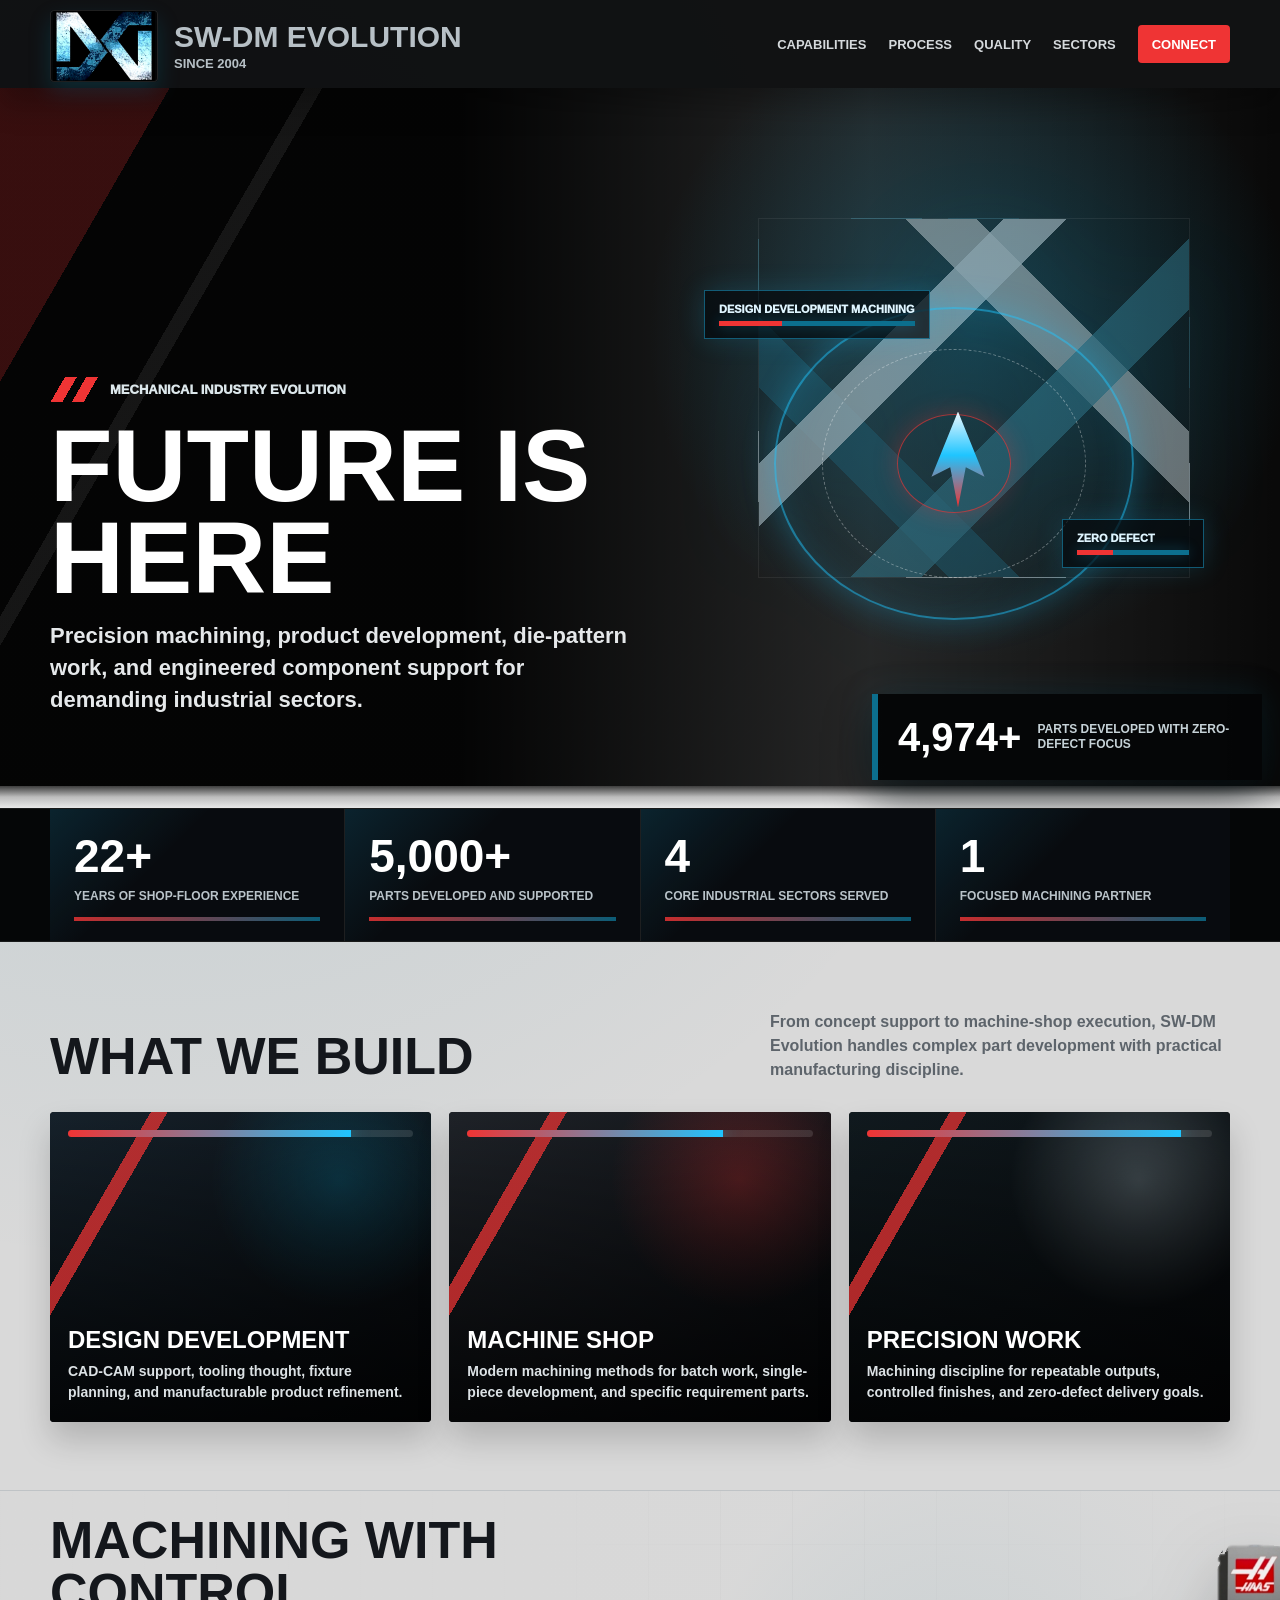
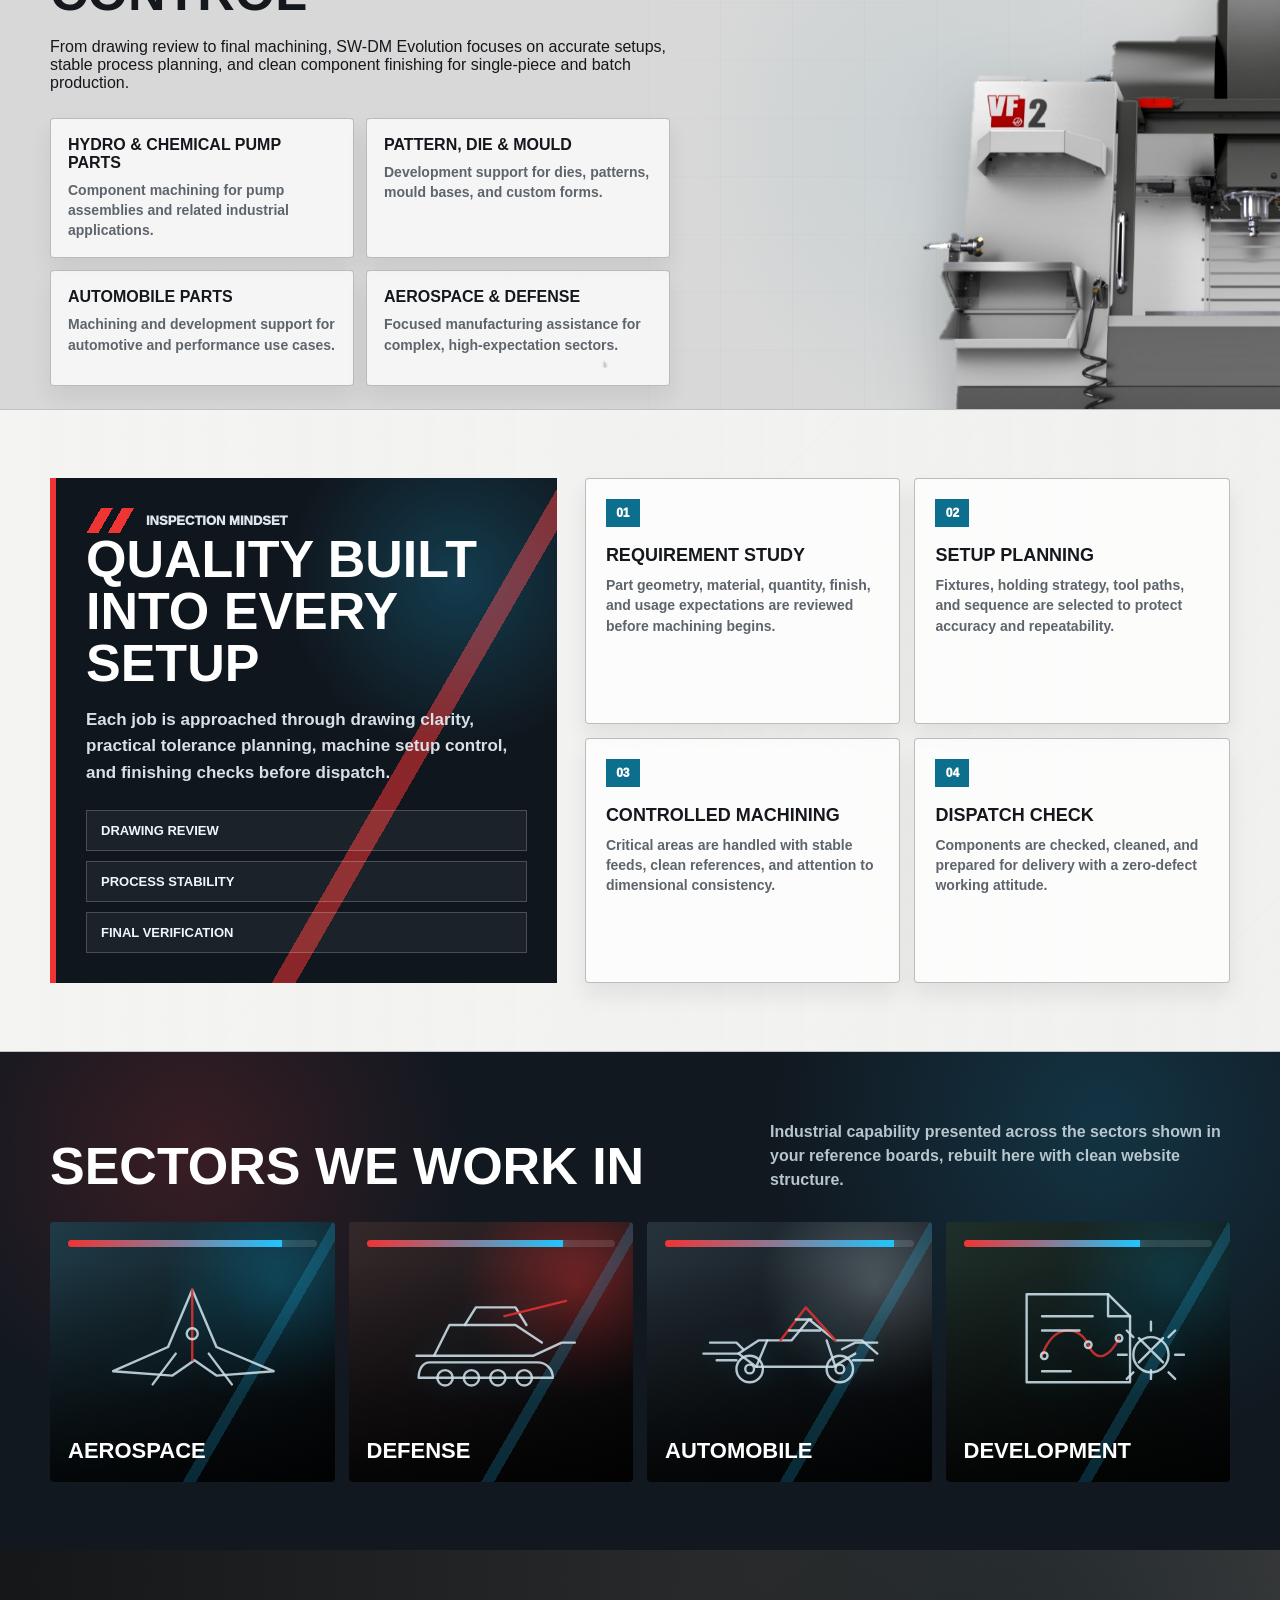
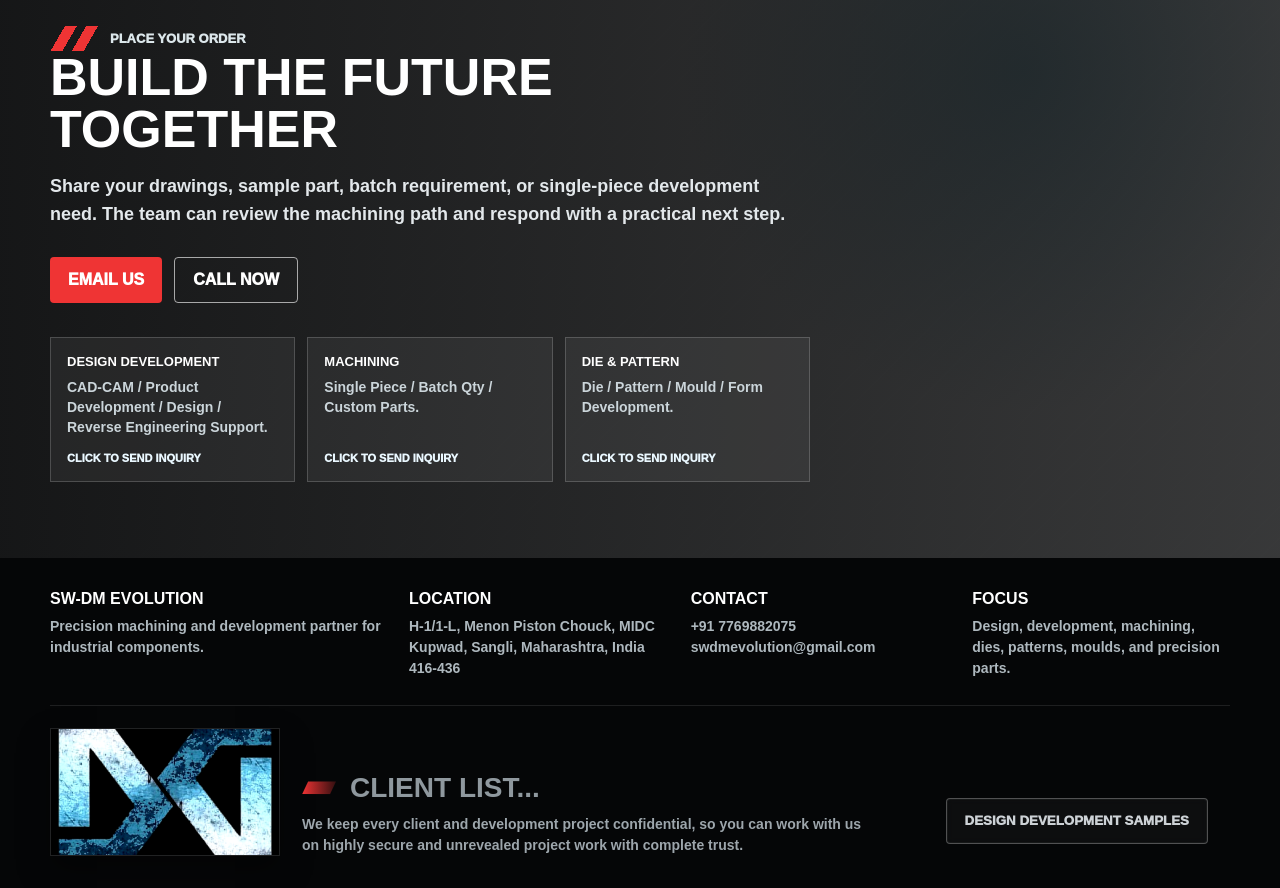
==== commit fcb81d57: "Add Android-safe website file and latest fixes" ====
--- a/index.html
+++ b/index.html
@@ -1071,12 +1071,18 @@
       width: min(1040px, 100%);
       max-height: min(82vh, 820px);
       overflow: auto;
+      scrollbar-width: none;
+      -ms-overflow-style: none;
       border: 1px solid rgba(255, 255, 255, .16);
       background:
         linear-gradient(145deg, rgba(18, 21, 23, .98), rgba(6, 7, 9, .98)),
         var(--black);
       box-shadow: 0 28px 80px rgba(0, 0, 0, .56), 0 0 36px rgba(31, 197, 255, .1);
       padding: clamp(24px, 4vw, 42px);
+    }
+
+    .sample-gallery-panel::-webkit-scrollbar {
+      display: none;
     }
 
     .gallery-close {
@@ -1807,7 +1813,7 @@
       </div>
       <div>
         <strong>Location</strong>
-        <p>H-1/1-L, Menon Piston Chouck, Kupwad MIDC, Sangli, Maharashtra, India 416-436</p>
+        <p>H-1/1-L, Menon Piston Chouck, MIDC Kupwad, Sangli, Maharashtra, India 416-436</p>
       </div>
       <div>
         <strong>Contact</strong>
